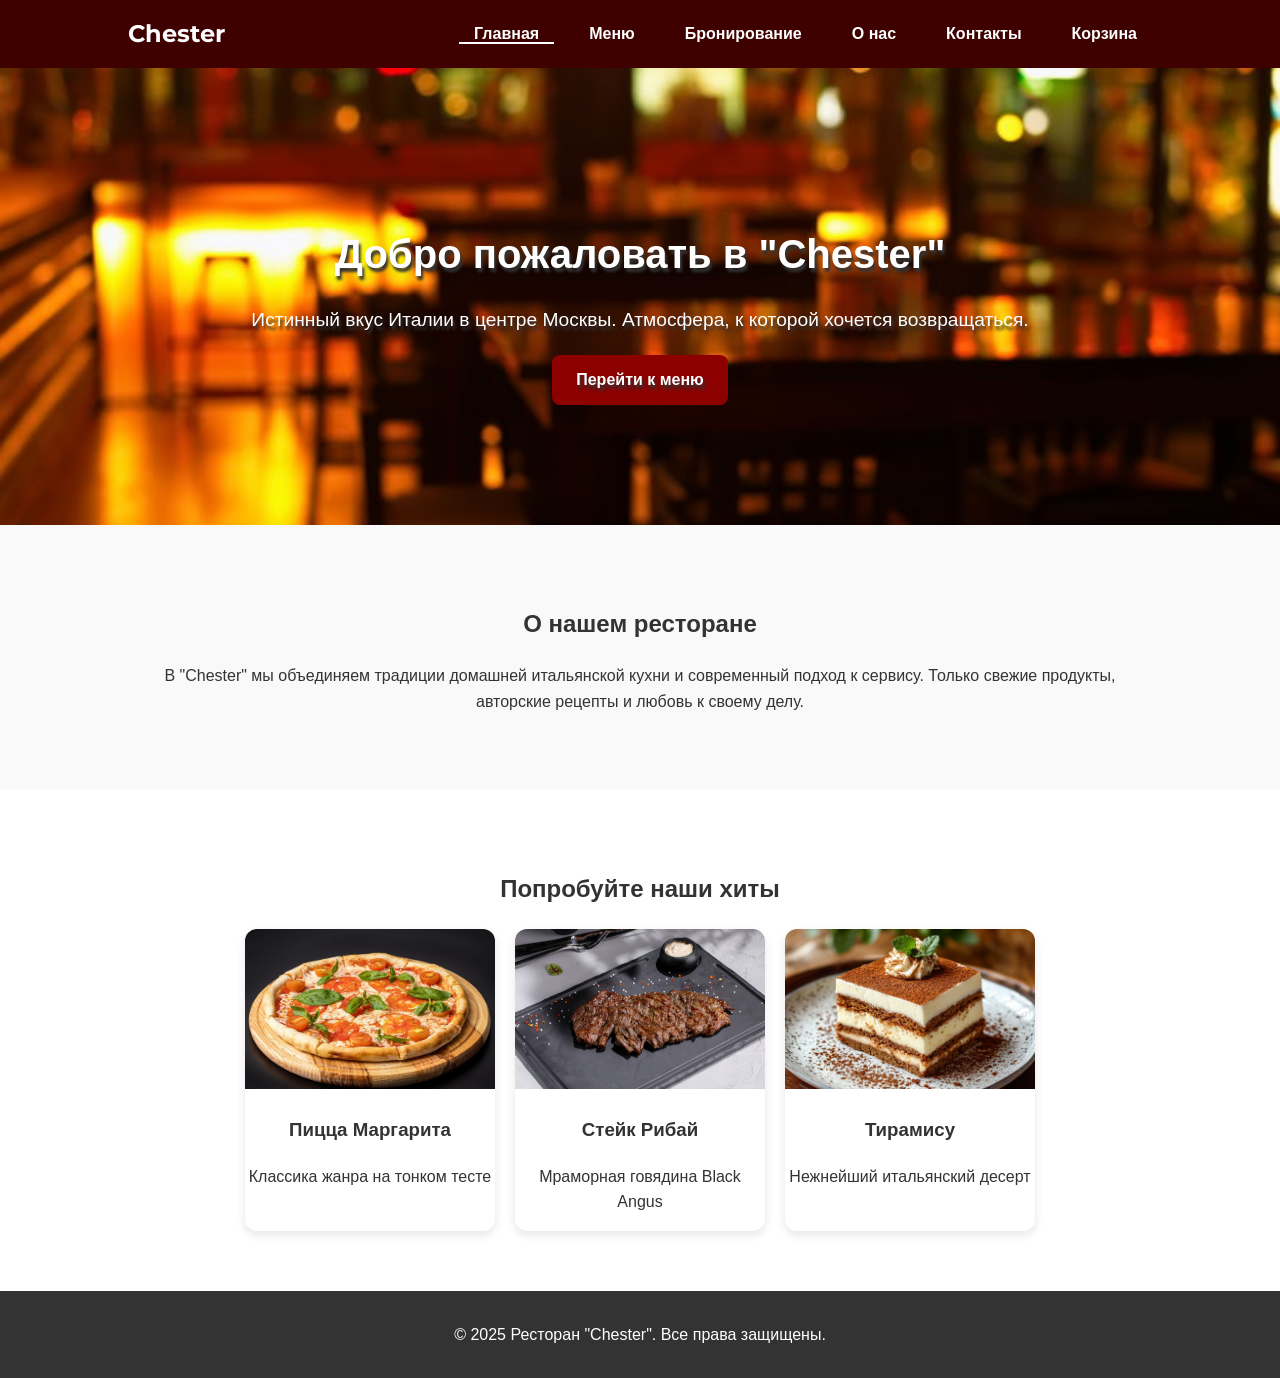
==== index.html @ 0bca3a94 "Files" ====
<!DOCTYPE html>
<html lang="ru">
<head>
    <meta charset="UTF-8">
    <meta name="viewport" content="width=device-width, initial-scale=1.0">
    <title>Главная | Ресторан "Chester"</title>
    <link rel="icon" href="favicon.png">
    <link rel="stylesheet" href="styles.css">
    <link rel="preconnect" href="https://fonts.googleapis.com">
    <link rel="preconnect" href="https://fonts.gstatic.com" crossorigin>
    <link href="https://fonts.googleapis.com/css2?family=Montserrat:ital,wght@0,300..900;1,300..900&display=swap" rel="stylesheet">
</head>
<body>

    <header>
        <div class="logo">Chester</div>

        <div class="burger" id="burger">
            <span></span>
            <span></span>
            <span></span>
        </div>

        <nav id="menu">
            <ul>
                <li><a href="index.html" class="active">Главная</a></li>
                <li><a href="menu.html">Меню</a></li>
                <li><a href="reservation.html">Бронирование</a></li>
                <li><a href="about.html">О нас</a></li>
                <li><a href="contacts.html">Контакты</a></li>
                <li><a href="cart.html">Корзина</a></li>
            </ul>
        </nav>
    </header>

    <section class="hero">
        <div class="hero-content">
            <h1>Добро пожаловать в "Chester"</h1>
            <p>Истинный вкус Италии в центре Москвы. Атмосфера, к которой хочется возвращаться.</p>
            <a href="menu.html" class="btn">Перейти к меню</a>
        </div>
    </section>

    <section class="about">
        <h2>О нашем ресторане</h2>
        <p>
            В "Chester" мы объединяем традиции домашней итальянской кухни и современный подход к сервису. 
            Только свежие продукты, авторские рецепты и любовь к своему делу.
        </p>
    </section>

    <section class="popular">
        <h2>Попробуйте наши хиты</h2>
        <div class="cards">
            <div class="card">
                <img src="pizza.jpg" alt="Пицца Маргарита"> <div class="card-info">
                    <h3>Пицца Маргарита</h3>
                    <p>Классика жанра на тонком тесте</p>
                </div>
            </div>
            <div class="card">
                <img src="steak.jpg" alt="Стейк">
                <div class="card-info">
                    <h3>Стейк Рибай</h3>
                    <p>Мраморная говядина Black Angus</p>
                </div>
            </div>
            <div class="card">
                <img src="tiramisu.jpg" alt="Тирамису">
                <div class="card-info">
                    <h3>Тирамису</h3>
                    <p>Нежнейший итальянский десерт</p>
                </div>
            </div>
        </div>
    </section>

    <footer>
        <p>&copy; 2025 Ресторан "Chester". Все права защищены.</p>
    </footer>

    <script>
        const burger = document.getElementById('burger');
        const menu = document.getElementById('menu');

        burger.addEventListener('click', () => {
            burger.classList.toggle('active');
            menu.classList.toggle('active');
        });

        document.querySelectorAll('#menu a').forEach(link => {
            link.addEventListener('click', () => {
                burger.classList.remove('active');
                menu.classList.remove('active');
            });
        });
    </script>
</body>
</html>
---- styles.css ----
/* Общие стили */
body {
    font-family: Arial, sans-serif;
    margin: 0;
    padding: 0;
    color: #333;
    line-height: 1.6;
}

/* Шапка */
header {
    position: sticky;
    top: 0;
    display: flex;
    justify-content: space-between;
    align-items: center;
    background: #3f0000;
    color: white;
    padding: 15px 10%;
    z-index: 1000;
}

header .logo {
    font-family: "Montserrat", sans-serif;
    font-weight: 700;
    font-size: 1.5em;
}

/* ---------- Бургер меню ---------- */
.burger {
    width: 30px;
    height: 20px;
    cursor: pointer;
    position: relative;
    display: flex;
    flex-direction: column;
    justify-content: space-between;
    z-index: 1100;
}

.burger span {
    display: block;
    height: 3px;
    background: white;
    border-radius: 3px;
    transition: 0.4s;
}

/* Панель меню */
nav ul {
    list-style: none;
    display: flex;
    gap: 20px;
    margin: 0;
    padding: 0;
}

nav a {
    color: white;
    text-decoration: none;
    font-weight: bold;
}

nav a.active,
nav a:hover {
    border-bottom: 2px solid white;
}

/* Мобильное меню (скрытое по умолчанию) */
nav {
    position: fixed;
    top: 0;
    left: -260px;
    height: 100vh;
    background: white;
    box-shadow: 2px 0 10px rgba(0,0,0,0.3);
    display: flex;
    flex-direction: column;
    justify-content: center;
    transition: left 0.4s ease;
    z-index: 1000;
}

nav ul {
    flex-direction: column;
    align-items: flex-start;
}

nav a {
    color: #3f0000;
    padding: 15px 30px;
    font-size: 1.2em;
    width: 100%;
    transition: background 0.3s, transform 0.3s;
    opacity: 0;
    transform: translateX(-20px);
}

/* Анимация появления пунктов */
nav.active a {
    opacity: 1;
    transform: translateX(0);
}
nav.active a:nth-child(1) { transition-delay: 0.1s; }
nav.active a:nth-child(2) { transition-delay: 0.2s; }
nav.active a:nth-child(3) { transition-delay: 0.3s; }
nav.active a:nth-child(4) { transition-delay: 0.4s; }

nav a:hover {
    background: #f0f0f0;
}

/* Активное состояние меню */
nav.active {
    left: 0;
}

/* Анимация бургера */
.burger.active span:nth-child(1) {
    transform: rotate(45deg) translateY(8px);
}
.burger.active span:nth-child(2) {
    opacity: 0;
}
.burger.active span:nth-child(3) {
    transform: rotate(-45deg) translateY(-8px);
}

/* ---------- Герой-блок ---------- */
.hero {
    text-align: center;
    background: url("restaurant.jpg") no-repeat center center/cover;
    color: white;
    text-shadow: 2px 4px 3px #333;
    padding: 120px 20px;
}

.hero h1 {
    font-size: 2.5em;
    margin-bottom: 10px;
}

.hero p {
    font-size: 1.2em;
    margin-bottom: 20px;
}

.btn {
    display: inline-block;
    padding: 12px 24px;
    background: #8c0000;
    color: white;
    font-weight: bold;
    text-decoration: none;
    border-radius: 8px;
    transition: 0.3s;
}

.btn:hover {
    background: #590000;
}

/* ТЕСТОВЫЕ КНОПКИ ДЛЯ ПРАКТИКИ*/

.test-buttons {
    padding: 5px;
  display: flex;
  gap: 20px;
  justify-content: center;
  align-items: center;
  margin: 80px 0;
  flex-wrap: wrap;
}

/* Общие базовые стили */
.test-buttons button {
  position: relative;
  font-family: "Montserrat", sans-serif;
  font-size: 16px;
  font-weight: 600;
  padding: 12px 28px;
  color: white;
  border: none;
  cursor: pointer;
  overflow: hidden;
  border-radius: 10px;
  transition: transform 0.3s ease, background-color 0.3s ease;
}

/* ====== 1. Подъём при наведении ====== */
.test-btn1 {
  background-color: #8e44ad;
}
.test-btn1:hover {
  transform: translateY(-5px);
  background-color: #9b59b6;
}

/* ====== 2. Скользящая подсветка ====== */
.test-btn2 {
  background-color: #e67e22;
}
.test-btn2::before {
  content: "";
  position: absolute;
  top: 0;
  left: -100%;
  width: 100%;
  height: 100%;
  background: rgba(255,255,255,0.2);
  transition: left 0.4s ease;
}
.test-btn2:hover::before {
  left: 100%;
}

/* ====== 3. Рамка при наведении ====== */
.test-btn3 {
  background-color: #16a085;
}
.test-btn3::before,
.test-btn3::after {
  content: "";
  position: absolute;
  width: 0;
  height: 2px;
  background: white;
  transition: all 0.3s ease;
}
.test-btn3::before {
  top: 0;
  left: 0;
}
.test-btn3::after {
  bottom: 0;
  right: 0;
}
.test-btn3:hover::before,
.test-btn3:hover::after {
  width: 100%;
}
.test-btn3:hover {
  transform: scale(1.05);
  background-color: #1abc9c;
}

/* ====== 4. Вращающийся градиент ====== */
.test-btn4 {
  background-color: #8e44ad;
  z-index: 1;
}
.test-btn4::before {
  content: "";
  position: absolute;
  top: -50%;
  left: -50%;
  width: 200%;
  height: 200%;
  background: conic-gradient(from 180deg, #ff6f61, #f1c40f, #16a085, #9b59b6, #ff6f61);
  transform: rotate(0deg);
  transition: transform 0.6s linear;
  z-index: 0;
}
.test-btn4::after {
  content: "";
  position: absolute;
  inset: 3px;
  background-color: #8e44ad;
  border-radius: 8px;
  z-index: 1;
}
.test-btn4:hover::before {
  transform: rotate(360deg);
}
.test-btn4:hover {
  transform: scale(1.05);
}

/* панель уведомлений */

#notifications-list {
    position: fixed;
    top: 20px;
    right: 20px;
    z-index: 2000;
    display: flex;
    flex-direction: column;
    gap: 10px;
}

/* Стиль самого уведомления */
.notification-item {
    background: #8c0000;
    color: white;
    padding: 15px 20px;
    border-radius: 8px;
    box-shadow: 0 4px 10px rgba(0, 0, 0, 0.2);
    opacity: 1;
    transition: opacity 1.5s ease-out; /* Время исчезновения */
    min-width: 250px;
}

/* На телефоне notifications-панель уходит вправо, НЕ ломая бургер */
@media (max-width: 768px) {
    .notifications-panel {
        position: absolute;
        right: 60px;
        top: 18px;
    }
}



/* Секции */
section {
    padding: 60px 10%;
    text-align: center;
}

.about {
    background: #f9f9f9;
}

/* Популярные блюда */
.cards {
    display: flex;
    justify-content: center;
    gap: 20px;
    flex-wrap: wrap;
}

.card {
    background: white;
    border-radius: 12px;
    box-shadow: 0 4px 10px rgba(0,0,0,0.1);
    overflow: hidden;
    width: 250px;
    transition: transform 0.3s;
}

.card:hover {
    transform: scale(1.05);
}

.card img {
    width: 100%;
    height: 160px;
    object-fit: cover;
}

/* Стилизация контейнера */
.custom-select {
    position: relative;
    width: 300px;
    margin: 20px 0;
}

.custom-select select {
    appearance: none;
    -webkit-appearance: none;
    -moz-appearance: none;

    width: 100%;
    padding: 12px;
    font-size: 16px;
    border: 2px solid #8B0000;
    border-radius: 8px;
    background: white url("data:image/svg+xml;utf8,<svg fill='darkred' height='20' width='20' xmlns='http://www.w3.org/2000/svg'><polygon points='0,0 20,0 10,10'/></svg>") no-repeat right 10px center;
    background-size: 16px;
    cursor: pointer;
    transition: 0.3s;
}

.custom-select select:hover {
    border-color: #FFA500;
}

.custom-select select:focus {
    outline: none;
    border-color: #FFD700;
    box-shadow: 0 0 5px rgba(255, 165, 0, 0.7);
}

.menu img{
    width: 100%;
    height: 160px;
    object-fit: cover;
}

/* ---------- СЕКЦИЯ О НАС ---------- */
.about-section {
    padding: 60px 10%;
    background: #f9f9f9;
}

.about-content {
    display: flex;
    flex-wrap: wrap;
    align-items: center;
    justify-content: center;
    gap: 40px;
}

.about-image {
    width: 400px;
    border-radius: 12px;
    box-shadow: 0 6px 15px rgba(0, 0, 0, 0.15);
    transition: transform 0.4s ease, box-shadow 0.4s ease;
}

.about-image:hover {
    transform: scale(1.05);
    box-shadow: 0 10px 25px rgba(139, 0, 0, 0.3);
}

.about-text {
    max-width: 600px;
    text-align: left;
}

.about-text h2 {
    color: #8c0000;
    margin-bottom: 10px;
}

.about-text p {
    margin-bottom: 20px;
    line-height: 1.6;
}

/* ---------- СЕКЦИЯ КОМАНДЫ ---------- */
.team {
    padding: 60px 10%;
    background: #fff;
    text-align: center;
}

.team-grid {
    display: flex;
    flex-wrap: wrap;
    justify-content: center;
    gap: 30px;
    margin-top: 30px;
}

.team-member {
    position: relative;
    overflow: hidden;
    width: 280px;
    border-radius: 12px;
    box-shadow: 0 4px 10px rgba(0,0,0,0.1);
    transition: transform 0.3s ease;
}

.team-member:hover {
    transform: translateY(-10px);
}

/* Фото сотрудников */
.team-member img {
    width: 100%;
    height: 360px;
    object-fit: cover;
    display: block;
    border-radius: 12px;
    transition: transform 0.4s ease;
}

/* Наплывающий красный градиент при наведении */
.team-member::before {
    content: "";
    position: absolute;
    inset: 0;
    background: linear-gradient(180deg, rgba(139, 0, 0, 0.6), rgba(139, 0, 0, 0.85));
    opacity: 0;
    transform: scale(1.1);
    transition: opacity 0.4s ease, transform 0.4s ease;
    border-radius: 12px;
}

/* Текст поверх картинки */
.team-member h3, 
.team-member p {
    position: absolute;
    left: 50%;
    transform: translateX(-50%);
    color: white;
    opacity: 0;
    transition: opacity 0.4s ease, transform 0.4s ease;
}

.team-member h3 {
    top: 45%;
    font-size: 1.4em;
    font-weight: 700;
}

.team-member p {
    padding: 25px;
    top: 60%;
    font-size: 1em;
}

/* Анимация при наведении */
.team-member:hover::before {
    opacity: 1;
    transform: scale(1);
}

.team-member:hover h3,
.team-member:hover p {
    opacity: 1;
    transform: translate(-50%, 0);
}

/* Адаптивность О Нас */
@media (max-width: 768px) {
    .about-content {
        flex-direction: column;
        text-align: center;
    }

    .about-image {
        width: 100%;
        max-width: 500px;
    }

    .team-grid {
        flex-direction: column;
    }
}

/* ----- Контактная форма — стиль ----- */

.contact-form input,
.contact-form textarea,
.contact-form button {
    width: 100%;
    box-sizing: border-box;
    padding: 14px 16px;
    border: 2px solid #ddd;
    border-radius: 10px;
    font-size: 16px;
    font-family: inherit;
    transition: 0.3s;
}

.contact-form form {
    display: flex;
    flex-direction: column;
    gap: 15px;
}

.contact-form input:focus,
.contact-form textarea:focus {
    border-color: #ff3b2f;
    box-shadow: 0 0 5px rgba(255, 59, 47, 0.4);
    outline: none;
}

.contact-form button {
    padding: 14px;
    border: none;
    background: #ff3b2f;
    color: white;
    font-size: 17px;
    border-radius: 10px;
    cursor: pointer;
    transition: 0.3s;
    font-weight: 600;
    margin-top: 5px; /* Небольшой отступ сверху */
}

.contact-form button:hover {
    background: #e23329;
    transform: translateY(-2px);
}

.contact-form button:disabled {
    background: #aaa;
    cursor: default;
    transform: none;
}

/* Уведомление об успешной отправке (оставляем без изменений) */
.form-success {
    margin-top: 20px;
    padding: 15px;
    background: #e0ffe4;
    border-left: 5px solid #2ecc71;
    border-radius: 8px;
    color: #1f7a3a;
    font-size: 16px;
    font-weight: 500;
    opacity: 0;
    transform: translateY(10px);
    transition: 0.4s;
}

.form-success.show {
    opacity: 1;
    transform: translateY(0);
}

/* ----- Стили для Карты ----- */
.map {
    margin-top: 40px;
    width: 100%;
    display: flex;
    justify-content: center;
}

.map iframe {
    width: 100%;
    max-width: 1000px;
    height: 400px;
    border-radius: 15px;
    display: block;
}

/* ----- АДАПТИВНОСТЬ Contacts.html ----- */
@media (max-width: 768px) {

    .contacts-wrapper {
        display: flex;
        flex-direction: column;
        align-items: center; /* Центрируем блоки */
        gap: 40px;
    }

    .contact-info, 
    .contact-form {
        width: 100%;
        max-width: 450px; /* Ограничиваем ширину, чтобы на планшетах было красиво */
        text-align: center;
    }

    .contact-info p {
        text-align: center; 
    }

    /* Карта на мобильном */
    .map iframe {
        height: 300px;
    }
}

/* Галочка-анимация */
.checkmark {
    display: inline-block;
    font-weight: bold;
    margin-right: 5px;
    opacity: 0;
    transform: scale(0.3);
    transition: 0.3s;
}

.checkmark.show {
    opacity: 1;
    transform: scale(1);
}

.like-box {
    display: flex;
    justify-content: center;
    margin-top: 40px;
}

.like-btn {
    font-size: 20px;
    padding: 15px 40px;
    background: white;
    border: 2px solid #ff4a4a;
    border-radius: 12px;
    cursor: pointer;
    transition: 0.3s;
}

.like-btn.active {
    background: #ff4a4a;
    color: white;
    border-color: #ff4a4a;
    transform: scale(1.05);
}

.add-to-cart {
    margin-top: 10px;
    background: #8c0000;
    color: white;
    padding: 10px 20px;
    border-radius: 10px;
    border: none;
    cursor: pointer;
    font-weight: 600;
    transition: .3s ease;
}

.add-to-cart:hover {
    background: #590000;
}

/* Likes.html */

.likes-container {
    max-width: 1200px;
    margin: 120px auto 40px;
    padding: 0 20px;
}

.likes-title {
    font-size: 40px;
    font-weight: 700;
    margin-bottom: 40px;
    text-align: center;
    color: #222;
}

.likes-grid {
    display: grid;
    grid-template-columns: repeat(auto-fit, minmax(260px, 1fr));
    gap: 25px;
}

.like-card {
    position: relative;
    overflow: hidden;
    border-radius: 15px;
    background: #fff;
    box-shadow: 0 4px 15px rgba(0,0,0,0.1);
    transition: transform .3s ease;
}

.like-card:hover {
    transform: translateY(-5px);
}

.like-card img {
    width: 100%;
    height: 200px;
    object-fit: cover;
}

/* ❤️ СЕРДЕЧКО */
.heart {
    position: absolute;
    top: 12px;
    right: 12px;
    font-size: 26px;
    cursor: pointer;
    color: #bbb;
    transition: .3s;
}

.heart.liked {
    color: #ff3b3b;
    transform: scale(1.2);
}

.like-content {
    padding: 20px;
}

.like-content h3 {
    margin-top: 0;
}

/* Сообщение о голосе */
.vote-message {
    text-align: center;
    font-size: 30px;
    margin-top: 40px;
    font-weight: 700;
    color: #28a745;
    display: none;
}

/* Cart.Html */
        .cart-container {
            max-width: 1050px;
            margin: 120px auto 50px;
            padding: 0 20px;
        }

        .cart-title {
            font-size: 36px;
            font-weight: 700;
            margin-bottom: 25px;
            text-align: center;
        }

        .cart-item {
            display: flex;
            align-items: center;
            background: #fff;
            border-radius: 12px;
            box-shadow: 0 4px 15px rgba(0,0,0,0.1);
            padding: 15px;
            margin-bottom: 18px;
            gap: 20px;
        }

        .cart-item img {
            width: 140px;
            height: 100px;
            border-radius: 10px;
            object-fit: cover;
        }

        .cart-info {
            flex-grow: 1;
        }

        .cart-info h3 {
            margin: 0 0 5px;
        }

        .price {
            font-size: 20px;
            font-weight: 600;
            color: #a00000;
        }

        .qty-box {
            display: flex;
            align-items: center;
            gap: 5px;
        }

        .qty-box button {
            width: 32px;
            height: 32px;
            border: none;
            background: #8c0000;
            color: white;
            cursor: pointer;
            border-radius: 8px;
            font-size: 18px;
        }

        .qty-box span {
            font-size: 18px;
            width: 35px;
            text-align: center;
        }

        .delete-btn {
            background: none;
            border: none;
            color: #8c0000;
            font-size: 26px;
            cursor: pointer;
            transition: .2s;
        }

        .delete-btn:hover {
            color: #c00000;
        }

        .total {
            margin-top: 25px;
            font-size: 26px;
            text-align: right;
            font-weight: 700;
        }

        .checkout-btn {
            display: block;
            margin-left: auto;
            margin-top: 15px;
            background: #8c0000;
            padding: 14px 28px;
            color: white;
            border-radius: 10px;
            text-decoration: none;
            font-weight: 600;
            width: fit-content;
            transition: .3s;
        }

        .checkout-btn:hover {
            background: #590000;
        }

        .empty {
            font-size: 22px;
            margin-top: 60px;
            text-align: center;
            color: #444;
        }

.notif-item {
    padding: 8px 5px;
    border-bottom: 1px solid #eee;
    font-size: 14px;
    position: relative;
}

.notif-close {
    position: absolute;
    right: 5px;
    top: 5px;
    cursor: pointer;
    font-weight: bold;
    color: #900;
}

.notif-close:hover {
    color: red;
}

.parallax {
    background-size: cover;
    background-attachment: fixed;
    background-position: center;
    background-repeat: no-repeat;
    width: 100%;
    height: 350px;
}


/* Подвал */
footer {
    background: #333;
    color: white;
    text-align: center;
    padding: 15px;
}

/* Обновление для кнопок фильтров */
.filter-box {
    background: #f4f4f4;
    padding: 20px 10%;
    border-bottom: 1px solid #ddd;
}

.filter-container {
    display: flex;
    flex-wrap: wrap;
    gap: 15px;
    align-items: center;
    justify-content: center;
}

.filter-group input, 
.filter-group select {
    padding: 10px;
    border: 1px solid #ccc;
    border-radius: 5px;
    font-size: 14px;
}

.btn-filter, .btn-favorites {
    padding: 10px 20px;
    background: #8c0000;
    color: white;
    border: none;
    border-radius: 5px;
    cursor: pointer;
    text-decoration: none;
    font-weight: 600;
}

.btn-favorites {
    background: #fff;
    color: #8c0000;
    border: 2px solid #8c0000;
}

.btn-favorites:hover {
    background: #8c0000;
    color: white;
}


/* Контейнер для всего меню */
.menu-grid {
  display: grid;
    grid-template-columns: repeat(auto-fill, minmax(280px, 1fr));
    gap: 30px; /* Отступы между карточками */
    padding: 40px 20px;
    max-width: 1200px;
    margin: 0 auto;
}

/* Сама карточка товара */
.menu-item {
  background-color: #fff; /* Белый фон карточки */
  border-radius: 12px;    /* Скругленные углы */
  overflow: hidden;       /* Чтобы картинка не вылезала за углы */
  box-shadow: 0 4px 15px rgba(0,0,0,0.1); /* Легкая тень для объема */
  transition: transform 0.3s ease; /* Плавная анимация при наведении */
  display: flex;
  flex-direction: column; /* Элементы внутри друг под другом */
}

/* Эффект при наведении курсора */
.menu-item:hover {
  transform: translateY(-5px); /* Карточка чуть всплывает */
  box-shadow: 0 8px 25px rgba(0,0,0,0.15);
}


.menu-item-img {
  width: 100%;
  height: 200px;
  object-fit: cover;
  object-position: center;
}

/* Контейнер для текста внутри карточки */
.menu-content {
  padding: 20px;
  flex-grow: 1; /* Растягивает блок, чтобы кнопки были на одном уровне */
  display: flex;
  flex-direction: column;
}

.menu-title {
  font-size: 1.2rem;
  font-weight: bold;
  margin-bottom: 10px;
  color: #333;
}

.menu-description {
  font-size: 0.9rem;
  color: #666;
  margin-bottom: 15px;
  line-height: 1.4;
}

.menu-footer {
  margin-top: auto; /* Прижимает цену и кнопку к низу карточки */
  display: flex;
  justify-content: space-between;
  align-items: center;
}

.price {
  font-size: 1.1rem;
  font-weight: bold;
  color: #5a3e36;
}

.btn-add {
  padding: 8px 16px;
  background-color: #5a3e36; /* Цвет кнопки */
  color: white;
  border: none;
  border-radius: 6px;
  cursor: pointer;
  transition: background 0.2s;
}

.btn-add:hover {
  background-color: #7a5e56;
}

/* ================= БРОНИРОВАНИЕ ================= */

.reservation-section {
    background: #fdfdfd;
    padding: 60px 20px;
    display: flex;
    justify-content: center;
}

.reservation-container {
    background: white;
    width: 100%;
    max-width: 600px;
    padding: 40px;
    border-radius: 15px;
    box-shadow: 0 10px 30px rgba(0,0,0,0.1);
    border-top: 5px solid #8c0000; /* Фирменная полоска */
}

.reservation-text {
    text-align: center;
    margin-bottom: 30px;
}

.reservation-text h2 {
    color: #8c0000;
    margin-bottom: 10px;
}

/* Сетка формы */
.booking-form {
    display: flex;
    flex-direction: column;
    gap: 20px;
}

.form-row {
    display: flex;
    gap: 20px;
}

/* На мобильных делаем в одну колонку */
@media (max-width: 600px) {
    .form-row {
        flex-direction: column;
        gap: 20px;
    }
    .reservation-container {
        padding: 20px;
    }
}

.input-group {
    display: flex;
    flex-direction: column;
    flex: 1;
    transition: 0.5s;
}

.input-group label {
    font-size: 14px;
    font-weight: 600;
    margin-bottom: 5px;
    color: #555;
}

.input-group input,
.input-group select,
.input-group textarea {
    padding: 12px;
    border: 1px solid #ddd;
    border-radius: 8px;
    font-size: 16px;
    font-family: 'Montserrat', sans-serif;
    outline: none;
    transition: 0.3s;
    background: #f9f9f9;
}

.input-group input:focus,
.input-group select:focus,
.input-group textarea:focus {
    border-color: #8c0000;
    background: white;
    box-shadow: 0 0 8px rgba(140, 0, 0, 0.1);
}

/* Счетчик гостей (+ -) */
.guests-selector {
    display: flex;
    align-items: center;
    gap: 10px;
}

.guests-selector button {
    width: 40px;
    height: 40px;
    border-radius: 8px;
    border: 1px solid #8c0000;
    background: white;
    color: #8c0000;
    font-size: 20px;
    cursor: pointer;
    transition: 0.2s;
}

.guests-selector button:hover {
    background: #8c0000;
    color: white;
}

.guests-selector input {
    width: 60px;
    text-align: center;
    font-weight: bold;
}

/* Кнопка отправки */
.submit-btn {
    margin-top: 10px;
    padding: 16px;
    background: #8c0000;
    color: white;
    font-size: 18px;
    font-weight: bold;
    border: none;
    border-radius: 10px;
    cursor: pointer;
    transition: 0.3s;
    box-shadow: 0 4px 15px rgba(140, 0, 0, 0.3);
}

.submit-btn:hover {
    background: #600000;
    transform: translateY(-2px);
}

.submit-btn:disabled {
    background: #ccc;
    cursor: not-allowed;
    transform: none;
    box-shadow: none;
}

/* Уведомление об успехе */
.success-message {
    display: none;
    text-align: center;
    padding: 20px;
    background: #e9f7ef;
    border: 2px solid #27ae60;
    border-radius: 10px;
    color: #27ae60;
    margin-top: 20px;
    animation: fadeIn 0.5s ease;
}

.success-message.show {
    display: block;
}

@keyframes fadeIn {
    from { opacity: 0; transform: translateY(10px); }
    to { opacity: 1; transform: translateY(0); }
}

/* ================= ГАЛЕРЕЯ (КАРУСЕЛЬ) ================= */

/* --- Триггер (превью на странице) --- */
.gallery-trigger {
    position: relative;
    cursor: pointer;
    max-width: 500px;
    border-radius: 12px;
    overflow: hidden;
    box-shadow: 0 6px 15px rgba(0, 0, 0, 0.15);
    transition: transform 0.4s ease, box-shadow 0.4s ease;
}

.gallery-trigger .about-image {
    box-shadow: none;
    transition: none;
    display: block; /* Убираем отступы снизу картинки */
}

.gallery-trigger:hover {
    transform: scale(1.02);
    box-shadow: 0 10px 25px rgba(139, 0, 0, 0.3);
}

/* Затемнение при наведении */
.trigger-overlay {
    position: absolute;
    top: 0;
    left: 0;
    width: 100%;
    height: 100%;
    background: rgba(0, 0, 0, 0.5);
    color: white;
    display: flex;
    justify-content: center;
    align-items: center;
    opacity: 0;
    transition: opacity 0.3s ease;
}

.trigger-overlay span {
    font-size: 1.2rem;
    font-weight: 600;
    border: 2px solid white;
    padding: 10px 20px;
    border-radius: 30px;
}

.gallery-trigger:hover .trigger-overlay {
    opacity: 1;
}


/* --- Модальное окно (Фон) --- */
.modal {
    display: none; /* Скрыто по умолчанию */
    position: fixed;
    z-index: 2000; /* Поверх всего */
    padding-top: 50px;
    left: 0;
    top: 0;
    width: 100%;
    height: 100%;
    overflow: auto;
    background-color: rgba(0, 0, 0, 0.9); /* Черный фон с прозрачностью */
}

/* Контент модального окна */
.modal-content {
    display: flex;
    align-items: center;
    justify-content: center;
    position: relative;
    margin: auto;
    height: 100%;
    width: 100%;
}

/* Слайды */
.mySlides {
    display: none;
    height: 70%;
    width: 70%;
    align-items: center;
    justify-content: center;
}

.mySlides img {
    max-width: 100%;
    max-height: 100%;
    object-fit: contain; /* Картинка вписывается, не обрезаясь */
    border-radius: 4px;
    box-shadow: 0 4px 20px rgba(0,0,0,0.5);
}


/* Кнопка Закрыть (x) */
.close {
    color: white;
    position: absolute;
    top: 10px;
    right: 25px;
    font-size: 35px;
    font-weight: bold;
    transition: 0.3s;
    z-index: 2010;
    cursor: pointer;
}

.close:hover,
.close:focus {
    color: #999;
    text-decoration: none;
}

/* Кнопки Вперед/Назад */
.prev, .next {
    cursor: pointer;
    position: absolute;
    top: 50%;
    width: auto;
    padding: 16px;
    margin-top: -50px;
    color: white;
    font-weight: bold;
    font-size: 30px;
    transition: 0.6s ease;
    border-radius: 0 3px 3px 0;
    user-select: none;
    background-color: rgba(0, 0, 0, 0.3);
}

.prev {
    left: 20px;
    border-radius: 3px 0 0 3px;
}

.next {
    right: 20px;
    border-radius: 3px 0 0 3px;
}

.prev:hover, .next:hover {
    background-color: rgba(140, 0, 0, 0.8); /* Красный при наведении */
}

/* Номер слайда (1/4) */
.numbertext {
    color: #f2f2f2;
    font-size: 14px;
    padding: 8px 12px;
    position: absolute;
    top: 0;
    left: 0;
}

/* Анимация появления */
.fade {
    animation-name: fade;
    animation-duration: 0.5s;
}

@keyframes fade {
    from {opacity: .4} 
    to {opacity: 1}
}

/* Адаптив для мобильных */
@media (max-width: 768px) {
    .modal { padding-top: 80px; }
    .prev, .next { padding: 10px; font-size: 20px; }
    .trigger-overlay span { font-size: 1rem; padding: 8px 15px; }
}

/* Cart.html */

body {
    display: flex;
    flex-direction: column;
    min-height: 100vh; /* Минимальная высота = 100% высоты окна браузера */
}

footer {
    margin-top: auto; 
    /* Остальные ваши стили футера (цвет, отступы) остаются здесь */
    background: #333;
    color: white;
    text-align: center;
    padding: 15px;
}

/* Payment.html */
/* 1. Контейнер формы */
    .checkout-container {
        max-width: 750px;
        margin: 120px auto;
        background: #fff;
        padding: 30px;
        border-radius: 15px;
        box-shadow: 0 4px 15px rgba(0,0,0,0.15);
    }

    .checkout-container h2 {
        margin-top: 0;
        margin-bottom: 25px; /* Увеличил отступ после заголовка */
        text-align: center;
        color: #333;
    }

    /* 2. Общие стили для полей ввода и кнопки */
    input, select, .checkout-btn {
        /* Принудительно устанавливаем box-sizing для единообразия ширины */
        box-sizing: border-box; 
        width: 100%;
        padding: 12px;
        margin-top: 8px;
        margin-bottom: 15px; /* Добавил больше отступа после полей */
        border: 2px solid #ddd; /* Сделал рамку чуть светлее */
        border-radius: 8px;
        font-size: 16px;
        transition: border-color 0.3s, box-shadow 0.3s;
    }
    
    /* 3. Стилизация меток */
    label {
        font-weight: 600; /* Жирный шрифт для лучшей видимости */
        display: block; /* Каждая метка с новой строки */
        margin-bottom: 5px; /* Отступ между меткой и полем */
        color: #555;
    }

    /* 4. Фокус и интерактивность */
    input:focus, select:focus {
        border-color: #8c0000; /* Фирменный бордовый цвет при фокусе */
        box-shadow: 0 0 5px rgba(140, 0, 0, 0.4);
        outline: none; /* Убираем стандартную синюю рамку браузера */
    }

    /* 5. Кнопка подтверждения */
    .checkout-btn {
        margin-top: 25px;
        text-align: center;
        padding: 14px;
        background: #8c0000;
        color: white;
        text-decoration: none;
        font-weight: 600;
        cursor: pointer;
        border: none;
        transition: background 0.3s, transform 0.3s;
        display: block; /* Убедимся, что ведет себя как блок */
    }

    .checkout-btn:hover {
        background: #6a0000;
        transform: translateY(-2px); /* Легкий эффект при наведении */
    }

/* ---------- Адаптивность бургер меню ---------- */
@media (min-width: 700px) {
    .burger {
        display: none;
    }

    nav {
        position: static;
        background: transparent;
        height: auto;
        flex-direction: row;
        justify-content: flex-end;
        box-shadow: none;
        left: 0;
    }

    nav ul {
        flex-direction: row;
        align-items: center;
    }

    nav a {
        color: white;
        opacity: 1;
        transform: translateX(0);
        font-size: 1em;
        padding: 0 15px;
    }
}



@media (max-width: 768px) {
    /* Центрируем карточки команды */
    .team-grid {
        justify-content: center; 
    }
    .team-member {
        max-width: 100%; 
        margin: 0 auto 20px;
    }
}

@media (max-width: 600px) {
    header {
        padding: 15px 20px;
    }

    /* 2. Адаптация карточки товара в корзине */
    .cart-item {
        flex-direction: column;
        align-items: center;
        text-align: center;
        padding: 20px;
    }

    .cart-item img {
        width: 100%;
        height: 200px;
        object-fit: cover;
        margin-right: 0;
        margin-bottom: 15px;
    }

    /* Делаем блок с количеством и кнопку удаления красивее */
    .cart-info, .qty-box {
        margin-bottom: 15px;
        width: 100%;
    }

    .delete-btn {
        position: static;
        width: 100%;
        background-color: #ffecec;
        border-radius: 8px;
    }
}

@media (max-width: 768px) {
    .checkout-container {
        margin: 80px 15px 30px;
        padding: 20px;
        max-width: 100%;
    }

    /* Увеличиваем размер полей ввода, чтобы по ним было легче попасть пальцем */
    .checkout-container input, 
    .checkout-container select {
        font-size: 16px;
        padding: 14px;
    }

    .checkout-btn {
        font-size: 18px;
    }
}
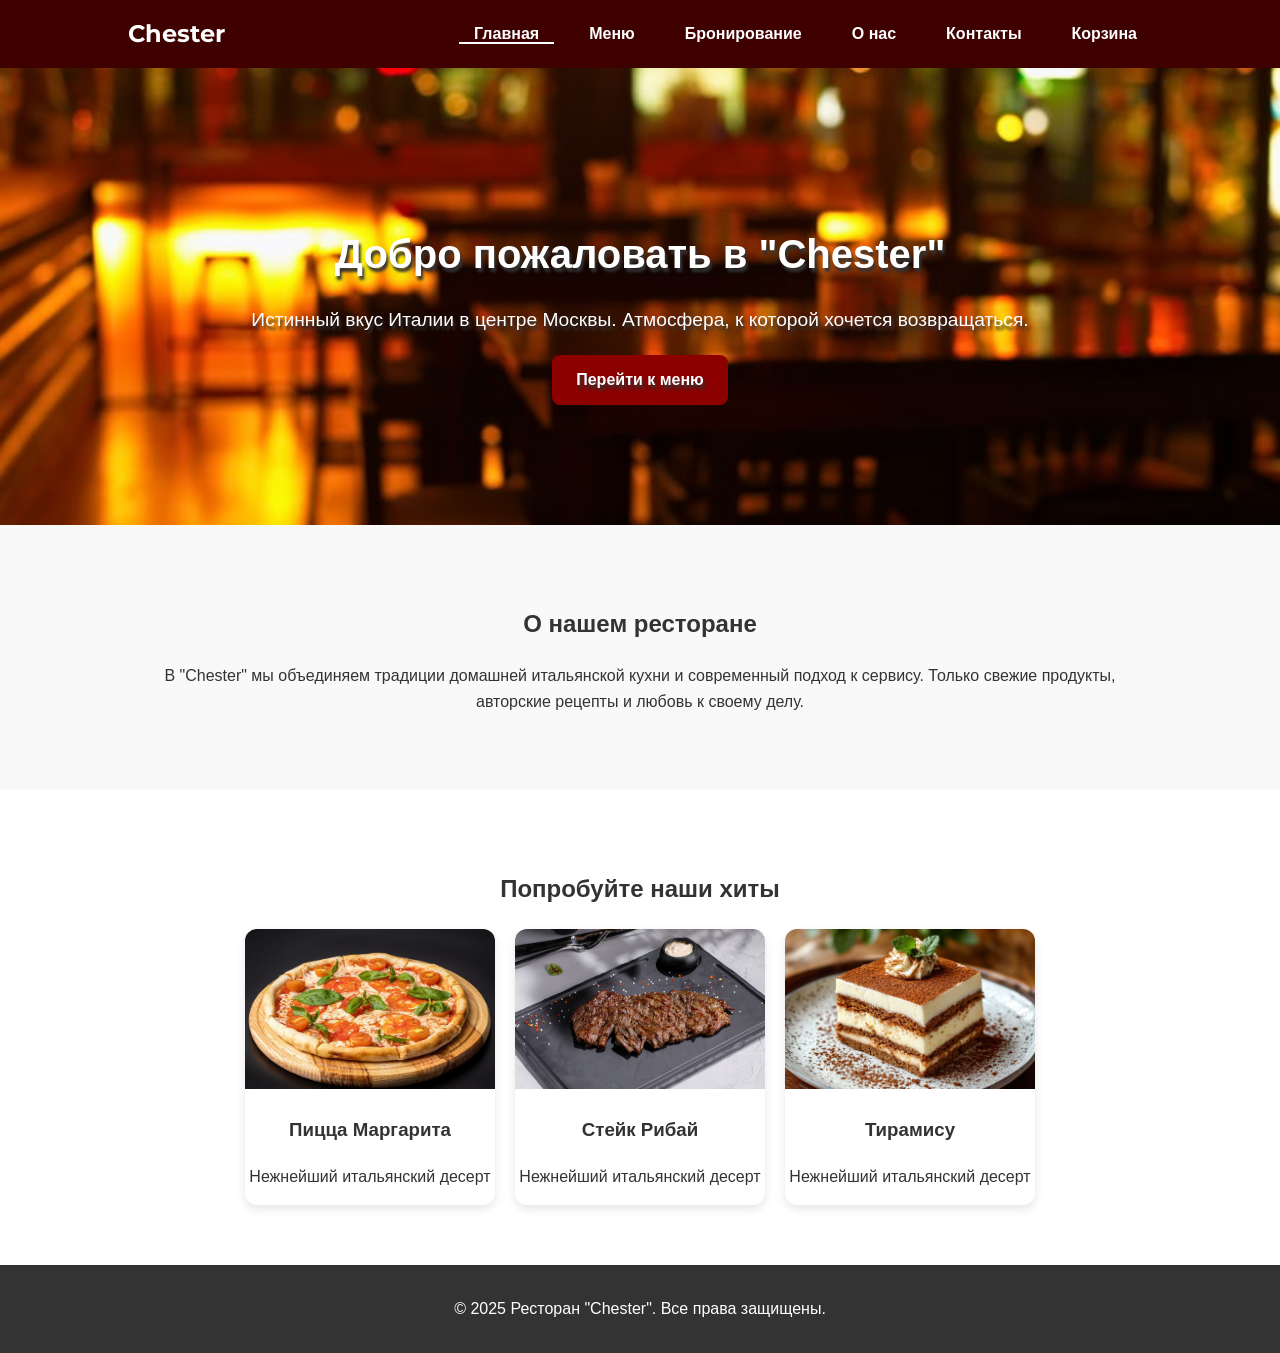
==== commit fad73ab4: "Another 4 errors" ====
--- a/index.html
+++ b/index.html
@@ -37,7 +37,7 @@
         <div class="hero-content">
             <h1>Добро пожаловать в "Chester"</h1>
             <p>Истинный вкус Италии в центре Москвы. Атмосфера, к которой хочется возвращаться.</p>
-            <a href="menu.html" class="btn">Перейти к меню</a>
+            <a href="contacts.html" class="btn">Перейти к меню</a>
         </div>
     </section>
 
@@ -55,14 +55,14 @@
             <div class="card">
                 <img src="pizza.jpg" alt="Пицца Маргарита"> <div class="card-info">
                     <h3>Пицца Маргарита</h3>
-                    <p>Классика жанра на тонком тесте</p>
+                    <p>Нежнейший итальянский десерт</p>
                 </div>
             </div>
             <div class="card">
                 <img src="steak.jpg" alt="Стейк">
                 <div class="card-info">
                     <h3>Стейк Рибай</h3>
-                    <p>Мраморная говядина Black Angus</p>
+                    <p>Нежнейший итальянский десерт</p>
                 </div>
             </div>
             <div class="card">
--- a/styles.css
+++ b/styles.css
@@ -586,10 +586,10 @@
 .form-success {
     margin-top: 20px;
     padding: 15px;
-    background: #e0ffe4;
-    border-left: 5px solid #2ecc71;
+    background: #7c0505;
+    border-left: 5px solid #7a1010;
     border-radius: 8px;
-    color: #1f7a3a;
+    color: #c50f0f;
     font-size: 16px;
     font-weight: 500;
     opacity: 0;
@@ -603,20 +603,7 @@
 }
 
 /* ----- Стили для Карты ----- */
-.map {
-    margin-top: 40px;
-    width: 100%;
-    display: flex;
-    justify-content: center;
-}
-
-.map iframe {
-    width: 100%;
-    max-width: 1000px;
-    height: 400px;
-    border-radius: 15px;
-    display: block;
-}
+
 
 /* ----- АДАПТИВНОСТЬ Contacts.html ----- */
 @media (max-width: 768px) {
